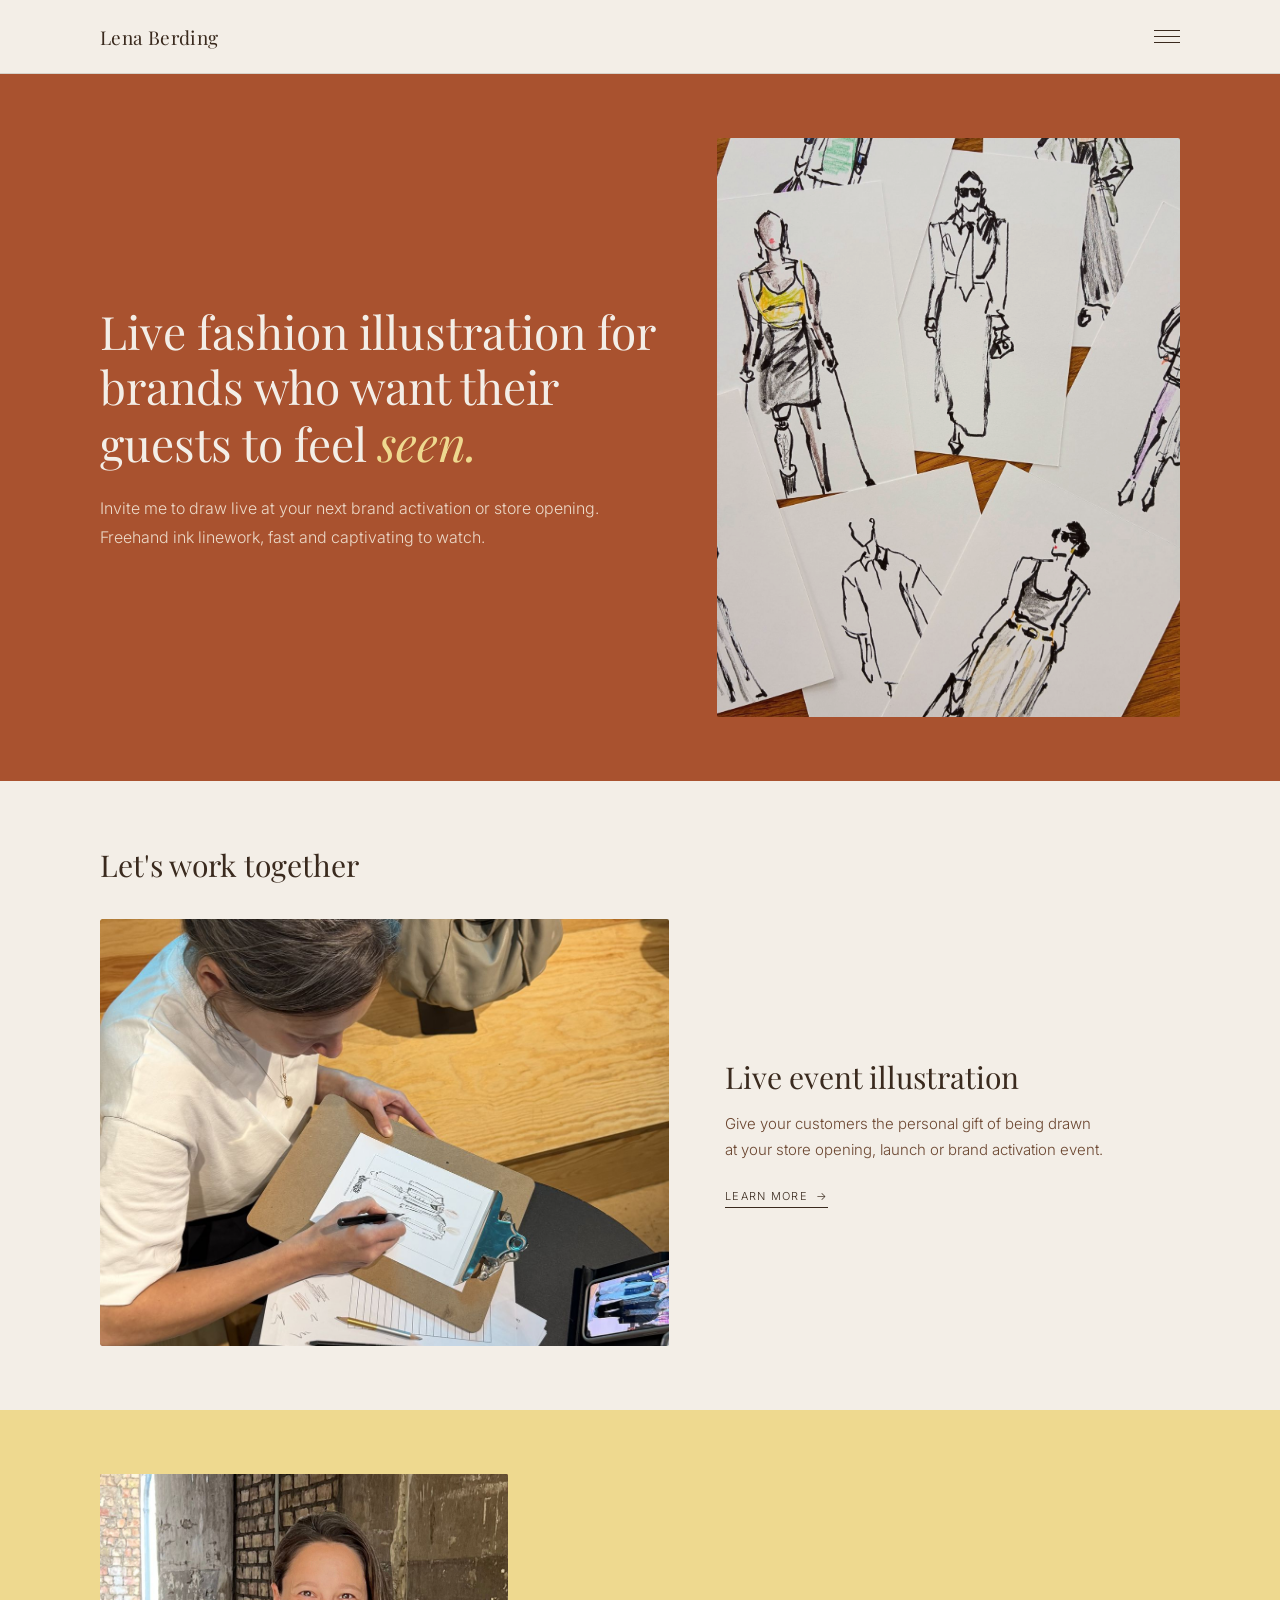
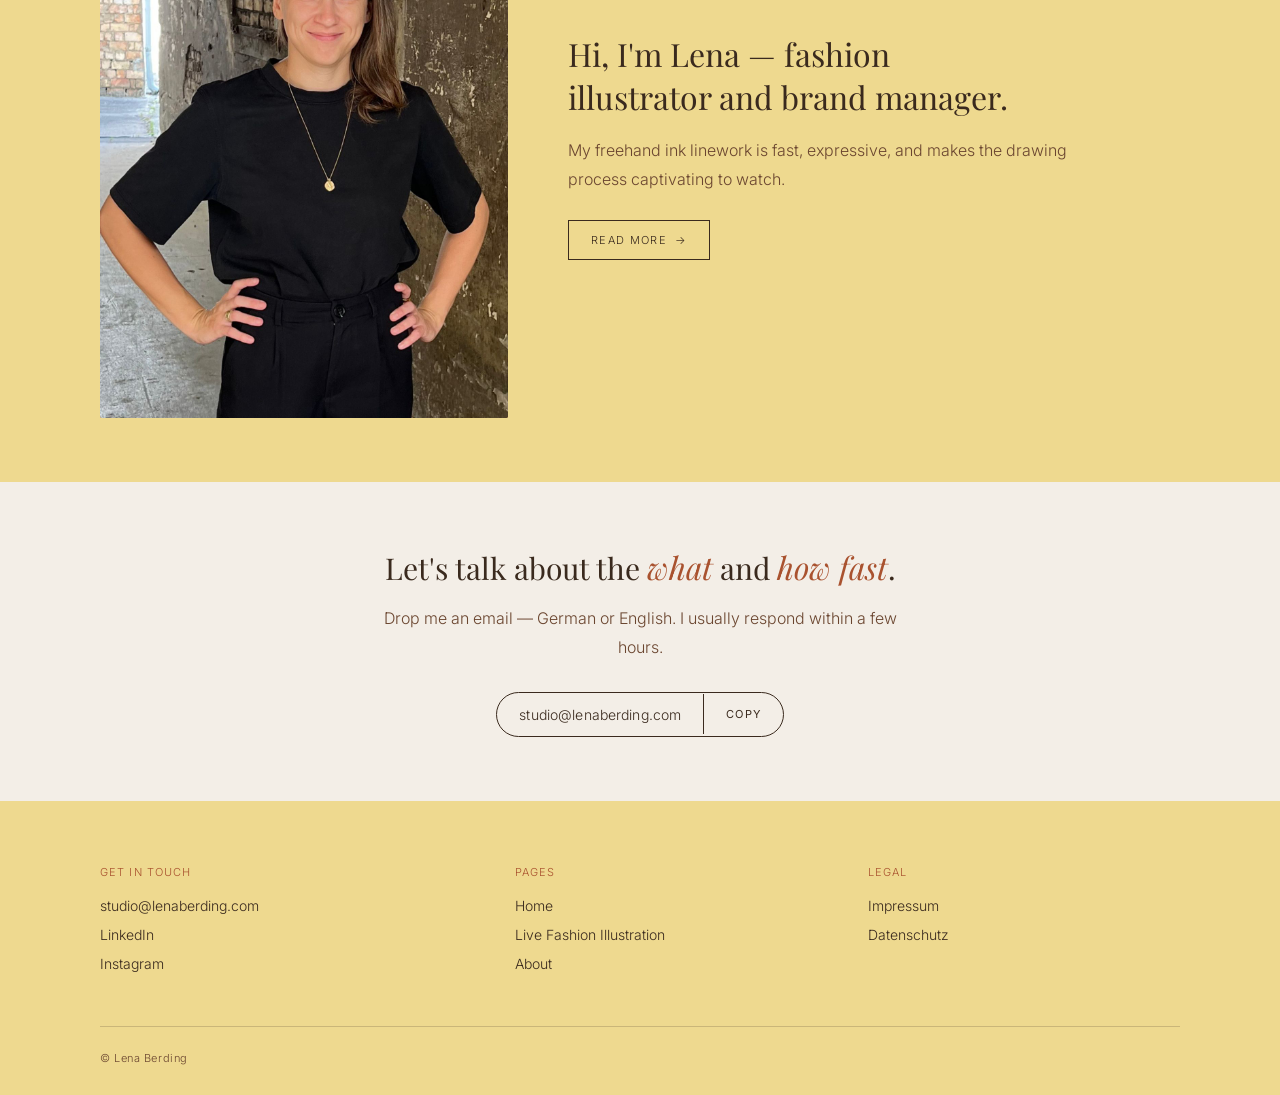
==== index.html @ ce324bce "Optimize live illustration page for 'live illustrator Berlin'" ====
<!DOCTYPE html>
<html lang="en">
<head>
<meta charset="UTF-8">
<meta name="viewport" content="width=device-width, initial-scale=1.0">

<!-- TEXT: Titel (erscheint im Browser-Tab & als Google-Ergebnis-Titel) -->
<title>Live Event Illustrator in Berlin | Lena Berding</title>
<!-- TEXT: Meta-Description (erscheint als Vorschautext bei Google) -->
<meta name="description" content="Berlin live event illustrator for brand activations, store openings and launches. Guests take home a personal ink sketch, drawn live. Available across Europe.">
<meta name="robots" content="index, follow">
<link rel="canonical" href="https://www.lenaberding.com/">
<meta name="theme-color" content="#A9522F">

<!-- Open Graph / Social-Media-Vorschau (Instagram, LinkedIn, WhatsApp …) -->
<meta property="og:type" content="website">
<meta property="og:site_name" content="Lena Berding">
<meta property="og:title" content="Live Event Illustrator in Berlin | Lena Berding">
<meta property="og:description" content="Berlin live event illustrator for brand activations, store openings and launches. Guests take home a personal ink sketch, drawn live. Available across Europe.">
<meta property="og:url" content="https://www.lenaberding.com/">
<meta property="og:image" content="https://www.lenaberding.com/images/live-fashion-illustration-hero.jpg">
<meta property="og:locale" content="en_US">
<meta name="twitter:card" content="summary_large_image">

<!-- Favicon -->
<link rel="icon" type="image/x-icon" href="favicon.ico">
<link rel="icon" type="image/png" sizes="32x32" href="favicon-32x32.png">
<link rel="icon" type="image/png" sizes="16x16" href="favicon-16x16.png">
<link rel="apple-touch-icon" sizes="180x180" href="apple-touch-icon.png">
<link rel="manifest" href="site.webmanifest">

<!-- Schriften werden selbst gehostet (fonts/-Ordner + @font-face in style.css) —
     kein Aufruf an Google-Server, daher kein Cookie-Banner dafür nötig. -->
<link rel="stylesheet" href="style.css?v=18">

<!-- Strukturierte Daten für Google & KI-Suchmaschinen -->
<script type="application/ld+json">
{
  "@context": "https://schema.org",
  "@type": "Person",
  "name": "Lena Berding",
  "jobTitle": "Live Event Illustrator",
  "url": "https://www.lenaberding.com/",
  "address": { "@type": "PostalAddress", "addressLocality": "Berlin", "addressCountry": "DE" },
  "workLocation": { "@type": "Place", "name": "Berlin" },
  "image": "https://www.lenaberding.com/images/fashion-illustrator-lena-berding-portrait.jpg",
  "email": "studio@lenaberding.com",
  "sameAs": [
    "https://www.linkedin.com/in/lenaberding/",
    "https://www.instagram.com/lenaberding"
  ],
  "knowsAbout": ["Fashion Illustration", "Live Illustration", "Live Event Illustration", "Editorial Illustration", "Brand Strategy"]
}
</script>
</head>
<body>

<!-- ======================================================
     HEADER — Logo (= Home-Button) + Hamburger-Menü
     ====================================================== -->
<header>
  <div class="headbar wrap">
    <a class="logo" href="index.html">Lena Berding</a>
    <button type="button" class="burger" id="burgerBtn" aria-label="Open menu" aria-expanded="false" aria-controls="overlay">
      <span></span><span></span><span></span>
    </button>
  </div>
</header>

<div class="overlay" id="overlay" role="dialog" aria-modal="true" aria-label="Menu">
  <button type="button" class="overlay-close" id="overlayClose" aria-label="Close menu">&times;</button>
  <nav class="overlay-links">
    <a href="index.html" aria-current="page">Home</a>
    <a href="live-fashion-illustration.html">Live Fashion Illustration</a>
    <a href="about.html">About</a>
  </nav>
  <div class="overlay-quick">
    <!-- TEXT/LINK: E-Mail-Adresse hier ändern -->
    <a data-email-user="studio" data-email-domain="lenaberding.com">Contact me</a>
    <!-- LINK: echte LinkedIn/Pinterest-URL eintragen -->
    <a href="https://www.linkedin.com/in/lenaberding/" target="_blank" rel="noopener">LinkedIn</a>
    <a href="https://www.instagram.com/lenaberding" target="_blank" rel="noopener">Instagram</a>
  </div>
</div>

<main>

  <section class="band-terracotta">
    <div class="wrap hero">
      <div>
        <!-- TEXT: Home-Hero-Überschrift -->
        <h1>Live fashion illustration for brands who want their guests to feel <span class="acc">seen.</span></h1>
        <!-- TEXT: Home-Hero-Untertext -->
        <p class="lead">Invite me to draw live at your next brand activation or store opening. Freehand ink linework, fast and captivating to watch.</p>
      </div>
      <!-- BILD AUSTAUSCHEN: images/live-fashion-illustration-hero.jpg (empfohlen ca. 900×1200px, Hochformat) -->
      <div class="hero-figure">
  <!-- VIDEO: videos/home-hero.mp4 — wird nur auf größeren Bildschirmen geladen (siehe script.js),
       auf dem Handy bleibt das Standbild (poster) stehen -->
  <video class="hero-video" muted loop playsinline preload="none" poster="images/live-fashion-illustration-hero.jpg" width="900" height="1200" data-src="videos/home-hero.mp4"></video>
</div>
    </div>
  </section>

  <section>
    <div class="wrap">
      <!-- TEXT: Zwischenüberschrift -->
      <h2 style="font-size:30px; max-width:520px;">Let's work together</h2>
      <div class="offers editorial solo">
        <a class="offer-card dark" href="live-fashion-illustration.html">
          <!-- TEXT: Karte 1 -->
          <h3>Live event illustration</h3>
          <p>Give your customers the personal gift of being drawn at your store opening, launch or brand activation event.</p>
          <span class="offer-cta">Learn more <span class="arrow">→</span></span>
          <!-- BILD AUSTAUSCHEN: images/live-event-illustrator-berlin-fashion-sketching.jpg (Ausschnitt über object-position steuern) -->
          <div class="offer-media">
            <img src="images/live-event-illustrator-berlin-fashion-sketching.jpg" alt="Lena Berding sketching a guest live at a vintage popup" width="1200" height="1600" loading="lazy" style="object-position:50% 45%;">
          </div>
        </a>
        <!-- KARTE 2: Live Personalization — AUSGEBLENDET, bis es einen echten Auftrag mit Fotos gibt.
             Zum Einblenden die beiden Zeilen "START" und "ENDE" löschen. -->
        <!-- START
        <a class="offer-card light" href="live-personalization.html">
          <h3>Live personalization &amp; commissions</h3>
          <p>Personalized products and packaging, illustrated in real time, plus custom artwork for brands.</p>
          <span class="offer-cta">Learn more <span class="arrow">→</span></span>
          <div class="offer-media">
            <img src="images/illustration-commissions.jpg" alt="Hand-drawn fish illustration printed on a custom coaster under a wine glass" width="1200" height="1600" loading="lazy" style="object-position:50% 62%;">
          </div>
        </a>
        ENDE -->
      </div>
    </div>
  </section>
  <section class="band-deep">
    <div class="wrap split">
      <!-- BILD AUSTAUSCHEN: images/fashion-illustrator-lena-berding-portrait.jpg (empfohlen ca. 900×1200px, Hochformat) -->
      <div class="portrait">
        <img src="images/fashion-illustrator-lena-berding-portrait.jpg" alt="Portrait of Lena Berding, fashion illustrator" width="900" height="1200" loading="lazy">
      </div>
      <div>
        <!-- TEXT: About-Teaser -->
        <h2 style="font-size:32px; max-width:440px;">Hi, I'm Lena — fashion illustrator and brand manager.</h2>
        <p class="lead" style="margin-top:18px;">My freehand ink linework is fast, expressive, and makes the drawing process captivating to watch.</p>
        <a class="offer-cta" href="about.html" style="margin-top:26px;">Read more <span class="arrow">→</span></a>
      </div>
    </div>
  </section>

  <!-- Kontakt-Section — E-Mail-Adresse unten bei "TEXT: E-Mail" ändern -->
  <section class="cta-section on-light">
    <div class="wrap">
      <h2>Let's talk about the <em class="acc" style="color:var(--terracotta);">what</em> and <em class="acc" style="color:var(--terracotta);">how fast</em>.</h2>
      <p class="lead">Drop me an email — German or English. I usually respond within a few hours.</p>
      <div class="email-pill">
        <!-- TEXT: E-Mail — an BEIDEN Stellen ändern (sichtbarer Text UND im onclick unten) -->
        <span class="email-text" data-email-user="studio" data-email-domain="lenaberding.com"></span>
        <button class="copy-btn" data-email-user="studio" data-email-domain="lenaberding.com"><span class="copy-label">Copy</span></button>
      </div>
    </div>
  </section>

</main>

<!-- ======================================================
     FOOTER
     ====================================================== -->
<footer>
  <div class="wrap">
    <div class="foot-top">
      <div>
        <div class="foot-col-title">Get in touch</div>
        <div class="foot-links">
          <a data-email-user="studio" data-email-domain="lenaberding.com"></a>
          <a href="https://www.linkedin.com/in/lenaberding/" target="_blank" rel="noopener">LinkedIn</a>
          <a href="https://www.instagram.com/lenaberding" target="_blank" rel="noopener">Instagram</a>
        </div>
      </div>
      <div>
        <div class="foot-col-title">Pages</div>
        <div class="foot-links">
          <a href="index.html">Home</a>
          <a href="live-fashion-illustration.html">Live Fashion Illustration</a>
          <a href="about.html">About</a>
        </div>
      </div>
      <div>
        <div class="foot-col-title">Legal</div>
        <div class="foot-links">
          <a href="impressum.html">Impressum</a>
          <a href="datenschutz.html">Datenschutz</a>
        </div>
      </div>
    </div>
    <div class="foot-bottom">
      <span>&copy; Lena Berding</span>
    </div>
  </div>
</footer>

<script src="script.js?v=7"></script>
</body>
</html>
---- style.css ----
/*
  Lena Berding — Website Stylesheet
  ----------------------------------
  Farben, Abstände und Layout werden hier gesteuert.
  Texte werden direkt in index.html geändert.
*/

/* ---------- Schriften (selbst gehostet, kein Google-Fonts-Aufruf) ----------
   Dateien liegen im fonts/-Ordner. Es sind "Variable Fonts": eine einzige
   Datei pro Schriftschnitt deckt automatisch alle Schriftstärken ab (deshalb
   nur 6 Dateien für 3 Schriftfamilien × normal/kursiv). Weil nichts mehr von
   fonts.googleapis.com/fonts.gstatic.com geladen wird, ist dafür auch kein
   Cookie-Banner nötig. Lizenz: SIL Open Font License, siehe fonts/OFL-*.txt. */
  @font-face {
    font-family: 'Inter';
    src: url('fonts/inter-normal.woff2') format('woff2');
    font-weight: 100 900;
    font-style: normal;
    font-display: swap;
  }
  @font-face {
    font-family: 'Inter';
    src: url('fonts/inter-italic.woff2') format('woff2');
    font-weight: 100 900;
    font-style: italic;
    font-display: swap;
  }
  @font-face {
    font-family: 'Playfair Display';
    src: url('fonts/playfair-display-normal.woff2') format('woff2');
    font-weight: 400 900;
    font-style: normal;
    font-display: swap;
  }
  @font-face {
    font-family: 'Playfair Display';
    src: url('fonts/playfair-display-italic.woff2') format('woff2');
    font-weight: 400 900;
    font-style: italic;
    font-display: swap;
  }
  @font-face {
    font-family: 'Cormorant Garamond';
    src: url('fonts/cormorant-garamond-normal.woff2') format('woff2');
    font-weight: 400 900;
    font-style: normal;
    font-display: swap;
  }
  @font-face {
    font-family: 'Cormorant Garamond';
    src: url('fonts/cormorant-garamond-italic.woff2') format('woff2');
    font-weight: 400 900;
    font-style: italic;
    font-display: swap;
  }

  :root{
    --terracotta: #A9522F;
    --terracotta-dark: #7A3A1F;
    --terracotta-deep: #5E2C16;
    --cream: #F3EEE7;
    --cream-2: #ECE4D8;
    --ink: #3A2A1E;
    --ink-soft: #6B4630;
    --gold: #EED98F; /* Buttergelb: Akzentfarbe auf Terracotta */
    --butter: #EED98F;
    --line: rgba(58,42,30,0.15);
  }
  * { box-sizing: border-box; margin:0; padding:0; }
  html { scroll-behavior: smooth; }
  body {
    font-family: 'Inter', sans-serif;
    color: var(--ink);
    background: var(--cream);
    font-weight: 300;
    -webkit-font-smoothing: antialiased;
  }
  h1,h2,h3 { font-family:'Playfair Display', serif; font-weight:400; }
  .acc { font-family:'Playfair Display', serif; font-style: italic; color: var(--gold); font-size: 1.05em; }
  a { color: inherit; text-decoration: none; }
  button { font-family: inherit; cursor: pointer; background:none; border:none; color:inherit; }
  .wrap { max-width: 1160px; margin: 0 auto; padding: 0 40px; }
  @media (max-width: 700px){ .wrap{ padding: 0 22px; } }

  /* ---------- header ---------- */
  header {
    position: sticky; top:0; z-index: 60;
    background: var(--cream); border-bottom: 1px solid var(--line);
  }
  .headbar {
    display:flex; align-items:center; justify-content:space-between;
    padding: 22px 40px;
  }
  @media (max-width: 700px){ .headbar{ padding: 18px 22px; } }
  .logo {
    font-family:'Playfair Display', serif; font-size:19px; letter-spacing:0.02em;
    cursor: pointer; border: none; background: none; color: var(--ink);
  }
  .burger {
    display:flex; flex-direction:column; gap:5px; width: 26px; cursor:pointer;
    background:none; border:0; padding:8px 0; box-sizing:content-box;
  }
  .overlay-close { background:none; border:0; cursor:pointer; padding:4px; }
  .burger:focus-visible, .overlay-close:focus-visible,
  .overlay a:focus-visible, .faq-q:focus-visible { outline: 2px solid var(--gold); outline-offset: 4px; }
  .burger span { display:block; height:1px; background: var(--ink); width:100%; transition: transform .2s, opacity .2s; }

  /* ---------- overlay menu ---------- */
  .overlay {
    position: fixed; inset:0; background: var(--terracotta-deep); color: var(--cream);
    z-index: 100; display:flex; flex-direction:column; justify-content:center;
    padding: 60px; opacity:0; visibility:hidden; transform: translateY(-8px);
    transition: opacity .28s ease, transform .28s ease, visibility .28s;
  }
  .overlay.open { opacity:1; visibility:visible; transform: translateY(0); }
  .overlay-close {
    position:absolute; top: 26px; right: 34px; font-size: 26px; color: var(--cream); line-height:1;
  }
  @media (max-width:700px){ .overlay{ padding: 36px 26px; } .overlay-close{ top:20px; right:22px; } }
  .overlay-links { display:flex; flex-direction:column; gap: 16px; }
  .overlay-links a {
    font-family:'Playfair Display', serif; font-size: 44px; color: var(--cream);
    transition: color .2s;
  }
  .overlay-links a:hover { color: var(--gold); }
  .overlay-links a[aria-current="page"] { color: var(--gold); }
  @media (max-width:700px){ .overlay-links a{ font-size:30px; } }
  .overlay-quick {
    display:flex; gap: 26px; margin-top: 54px; padding-top: 28px; border-top: 1px solid rgba(243,238,231,0.25);
  }
  .overlay-quick a {
    font-size: 12px; letter-spacing: 0.1em; text-transform: uppercase; color: var(--gold);
  }
  .overlay-quick a:hover { color: var(--cream); }

  /* ---------- generic ---------- */
  section { padding: 64px 0; }
  @media (max-width:700px){ section { padding: 48px 0; } }
  .band-terracotta { background: var(--terracotta); color: var(--cream); }
  .band-deep { background: var(--terracotta-deep); color: var(--cream); }
  p.lead { font-size: 16px; line-height: 1.8; color: var(--ink-soft); max-width: 520px; }
  .band-terracotta p.lead, .band-deep p.lead { color: #ecd9c8; }
  .sketch svg { width:100%; height:100%; display:block; }
  .sketch { stroke: currentColor; }

  /* ---------- home hero ---------- */
  .hero {
    display:grid; grid-template-columns: 1.1fr 0.9fr; align-items:center; gap: 50px;
    min-height: 460px;
  }
  @media (max-width:900px){ .hero{ grid-template-columns:1fr; min-height:auto; } }
  .hero h1 { font-size: 46px; line-height: 1.2; max-width: 600px; }
  @media (max-width:600px){ .hero h1{ font-size:32px; } }
  .hero p.lead { margin-top: 22px; }
.hero-figure { color: var(--gold); opacity:0.9; aspect-ratio: 4/5; }
  /* ---------- offer cards ---------- */
  .offers { display:grid; grid-template-columns: 1fr 1fr; gap: 20px; margin-top: 34px; }
  @media (max-width:780px){ .offers{ grid-template-columns:1fr; } }
  .offer-card {
    padding: 42px 40px; border-radius: 2px; transition: transform .2s ease, box-shadow .2s ease;
  }
  .offer-card:hover { transform: translateY(-4px); box-shadow: 0 16px 34px rgba(58,42,30,0.14); }
  .offer-card.dark { background: var(--terracotta-deep); color: var(--cream); }
  .offer-card.light { background: var(--cream-2); color: var(--ink); }
  .offer-card h3 { font-size: 25px; margin-bottom: 14px; }
  .offer-card p { font-size:14px; line-height:1.75; margin-bottom: 26px; max-width: 380px; }
  .offer-card.dark p { color: #ecd9c8; }
  .offer-card.light p { color: var(--ink-soft); }
  .offer-cta {
    display:inline-flex; align-items:center; gap: 8px; font-size:11px; letter-spacing:0.12em; text-transform:uppercase;
    padding: 12px 22px; border: 1px solid currentColor; transition: background .2s ease, color .2s ease;
  }
  .offer-card.dark .offer-cta:hover { background: var(--cream); color: var(--terracotta-deep); }
  .offer-card.light .offer-cta:hover { background: var(--terracotta); color: var(--cream); border-color: var(--terracotta); }
  .offer-cta .arrow { transition: transform .2s ease; }
  .offer-cta:hover .arrow { transform: translateX(4px); }

  /* ---------- split (about teaser) ---------- */
  .split { display:grid; grid-template-columns: 0.8fr 1.2fr; gap: 60px; align-items:center; }
  @media (max-width:860px){ .split{ grid-template-columns:1fr; } }
  .portrait {
    aspect-ratio: 3/4; background: var(--terracotta-dark); border-radius: 2px;
    display:flex; align-items:center; justify-content:center; color: var(--gold);
  }
  .imgblock {
    aspect-ratio: 4/5; background: var(--cream-2); border-radius: 2px;
    display:flex; align-items:center; justify-content:center; color: var(--terracotta);
  }
  .band-terracotta .imgblock, .band-deep .imgblock { background: rgba(243,238,231,0.08); color: var(--gold); }

  /* ---------- contact / CTA section ---------- */
  .cta-section { text-align:center; }
  .cta-section h2 { font-size: 30px; max-width: 560px; margin: 0 auto; }
  .cta-section p.lead { margin: 16px auto 0; text-align:center; }
  .email-pill {
    display:inline-flex; align-items:center; margin-top: 30px; border: 1px solid currentColor;
    border-radius: 999px; overflow:hidden;
  }
  .email-pill .email-text { padding: 13px 22px; font-size: 14px; letter-spacing:0.01em; }
  .email-pill .copy-btn {
    padding: 13px 22px; font-size: 11px; letter-spacing:0.1em; text-transform:uppercase;
    border-left: 1px solid currentColor; transition: background .2s ease, color .2s ease;
    display:flex; align-items:center; gap:6px;
  }
  .cta-section.on-light .email-pill { color: var(--ink); }
  .cta-section.on-light .copy-btn:hover { background: var(--ink); color: var(--cream); }
  .cta-section.on-dark .email-pill { color: var(--cream); }
  .cta-section.on-dark .copy-btn:hover { background: var(--cream); color: var(--terracotta-deep); }

  /* ---------- process steps ---------- */
  .steps { display:grid; grid-template-columns: repeat(3,1fr); gap: 46px; margin-top: 32px; }
  @media (max-width:820px){ .steps{ grid-template-columns:1fr; } }
  .step .stepnum { font-family:'Cormorant Garamond', serif; font-style:italic; font-size:40px; color: var(--terracotta); margin-bottom: 14px; }
  .step h3 { font-size: 20px; margin-bottom: 10px; }
  .step p { font-size: 13.5px; line-height:1.75; color: var(--ink-soft); }

  /* ---------- magic section ---------- */
  .magic { display:grid; grid-template-columns: 1fr 1fr; gap: 60px; align-items:center; }
  @media (max-width:860px){ .magic{ grid-template-columns:1fr; } }
  .magic h2 { font-size: 30px; margin-bottom: 18px; }

  /* ---------- quote section ---------- */
  .quote-section { text-align:center; padding: 0; }
  .quote-section > :first-child { margin-top: 0; }
  .quote-section blockquote {
    font-family:'Playfair Display', serif; font-style: italic; font-size: 32px; line-height:1.4;
    max-width: 640px; margin: 0 auto 40px;
  }
  @media (max-width:600px){ .quote-section blockquote{ font-size:24px; } }
  .quote-image {
    max-width: 520px; margin: 0 auto; aspect-ratio: 16/9; background: rgba(243,238,231,0.08);
    display:flex; align-items:center; justify-content:center; color: var(--gold); border-radius: 2px;
  }

  /* ---------- photo strip (Reihe aus mehreren Fotos, z. B. unter dem Zitat) ----------
     Randlose Reihe: alle Fotos haben dieselbe Höhe, ihre Breite richtet sich nach dem
     eigenen Seitenverhältnis. Läuft absichtlich über die volle Bildschirmbreite
     (deshalb außerhalb von .wrap platziert, siehe HTML).

     Ab 640px Breite (Desktop/Tablet): Flexbox streckt/staucht die Fotos minimal, so
     dass die Reihe exakt die volle Breite ausfüllt, egal wie viele Fotos oder welches
     Format — kein Zuschneiden von Hand nötig.

     Unter 640px (Handy): die Reihe bleibt eine Reihe und wird stattdessen waagerecht
     weggewischt (Scroll-Snap) — so verhindert, dass die Fotos auf kleinen Screens
     untereinander erscheinen. */
  .photo-strip {
    display:flex; height: 320px; gap: 5px; margin-top: 34px;
  }
  .photo-strip img {
    height:100%; width:auto; flex:1 1 auto; min-width:0; object-fit:cover; display:block;
  }
  @media (max-width:900px){ .photo-strip{ height: 240px; } }
  @media (max-width:640px){
    .photo-strip {
      height: 200px; margin-top: 34px; gap: 6px;
      overflow-x: auto; -webkit-overflow-scrolling: touch; scroll-snap-type: x mandatory;
      padding: 0 22px;
    }
    .photo-strip img { flex: 0 0 auto; scroll-snap-align: start; }
  }

  /* ---------- faq ---------- */
  .faq-list { margin-top: 20px; }
  .faq-item { border-top: 1px solid rgba(243,238,231,0.25); padding: 26px 0; }
  .faq-item:last-child { border-bottom: 1px solid rgba(243,238,231,0.25); }
  .faq-q { display:flex; justify-content:space-between; align-items:center; gap:16px; font-size:15px; font-family:'Playfair Display',serif; color: var(--cream); cursor:pointer; list-style:none; }
  .faq-q::-webkit-details-marker { display:none; }
  .faq-q .plus { font-family:'Inter',sans-serif; font-size: 20px; color: var(--gold); transition: transform .2s; }
  .faq-item[open] .plus { transform: rotate(45deg); }
  .faq-a { padding-top: 14px; font-size:13.5px; line-height:1.8; color: #f2e6d9; max-width: 620px; }
  .faq-a ul { margin-top: 8px; padding-left: 20px; }
  .faq-a li { margin-bottom: 4px; }

  /* ---------- masonry gallery (Serien-Übersicht, z.B. editorial-illustration.html) ----------
     Bilder ordnen sich automatisch in gleich breite Spalten ein, unabhängig vom
     Seitenverhältnis (Hochformat, Querformat, quadratisch) — kein manuelles
     Zuschneiden nötig. Die Spalten selbst (.masonry-col) werden von script.js
     zur Laufzeit erzeugt und befüllt (siehe initMasonry dort); das sorgt dafür,
     dass immer alle Spalten über die volle Breite genutzt werden, auch bei nur
     wenigen bzw. sehr unterschiedlich hohen Bildern.
     Jede Kachel verlinkt auf eine eigene Serien-Detailseite (siehe series-*.html). */
  .masonry { margin-top: 50px; display:flex; align-items:flex-start; gap: 28px; }
  @media (max-width: 900px){ .masonry{ gap: 20px; } }
  .masonry-col { display:flex; flex-direction:column; gap: 28px; flex: 1 1 0; min-width: 0; }
  @media (max-width: 900px){ .masonry-col{ gap: 20px; } }
  .masonry-item {
    display:block; position: relative; border-radius: 2px; overflow:hidden; background: var(--cream-2);
  }
  .masonry-item img { width:100%; height:auto; display:block; transition: transform .5s ease; }
.masonry-item video { width:100%; height:auto; display:block; }
  .masonry-item:hover img, .masonry-item:focus-visible img { transform: scale(1.045); }
  .masonry-overlay {
    position:absolute; inset:0; display:flex; align-items:center; justify-content:center;
    text-align:center; padding: 22px; background: rgba(58,42,30,0.45);
    opacity:0; transition: opacity .3s ease;
  }
  .masonry-item:hover .masonry-overlay,
  .masonry-item:focus-visible .masonry-overlay { opacity:1; }
  .masonry-title {
    font-family:'Playfair Display', serif; font-style: italic; font-size: 20px; color: var(--cream);
  }
  .masonry-item:focus-visible { outline: 2px solid var(--gold); outline-offset: 3px; }

  /* ---------- Serien-Detailseite (series-*.html): Titel + Beschreibung oben,
     darunter die volle Galerie dieser Serie — gleiche Masonry-Logik, ohne Link/Overlay. ---------- */
  .series-back { display:inline-block; margin-bottom: 26px; font-size: 13px; letter-spacing:0.04em; color: var(--ink-soft); }
  .series-back:hover { color: var(--terracotta); }
  .series-head h1 { font-size: 38px; max-width: 700px; }
  @media (max-width:600px){ .series-head h1{ font-size:28px; } }
  .series-head p.lead { margin-top: 18px; max-width: 640px; }
  .series-gallery { margin-top: 10px; }
  .series-gallery .masonry-item { cursor: default; }
  .series-gallery .masonry-item img { transition: none; }

  /* ---------- about ---------- */
  .credits { margin-top: 34px; padding-top: 20px; padding-bottom: 20px; display:flex; flex-wrap:wrap; gap: 10px 28px; }
  .credits a { font-size:11px; letter-spacing:0.08em; text-transform:uppercase; color: var(--ink-soft); opacity:0.75; border-bottom: 1px solid transparent; }
  .credits a:hover { opacity:1; border-color: var(--ink-soft); }

  /* ---------- legal ---------- */
  .legal h1 { margin-bottom: 30px; }
.legal h2 { font-size: 30px; margin-bottom: 26px; }
.legal h3 { font-size: 16px; margin: 26px 0 8px; }
.legal p { font-size: 13.5px; line-height: 1.9; color: var(--ink-soft); max-width: 640px; }

.legal ul,
.legal ol {
  font-size: 13.5px;
  line-height: 1.9;
  color: var(--ink-soft);
  max-width: 640px;
  margin: 0 0 16px;
  padding-left: 20px;
}

.legal li {
  margin-bottom: 8px;
}

  /* ---------- footer ---------- */
  footer { background: var(--terracotta-deep); color: var(--cream); padding: 64px 0 30px; }
  .foot-top { display:grid; grid-template-columns: 1.2fr 1fr 1fr; gap: 40px; }
  @media (max-width:700px){ .foot-top{ grid-template-columns:1fr; gap: 34px; } }
  .foot-col-title { font-size: 11px; letter-spacing:0.1em; text-transform:uppercase; color: var(--gold); margin-bottom: 18px; }
  .foot-links { display:flex; flex-direction:column; gap: 12px; font-size: 14px; }
  .foot-links a { color: #ecd9c8; }
  .foot-links a:hover { color: var(--cream); }
  .foot-bottom {
    margin-top: 54px; padding-top: 24px; border-top: 1px solid rgba(243,238,231,0.2);
    display:flex; flex-wrap:wrap; justify-content:space-between; gap:14px;
    font-size: 11px; letter-spacing:0.05em; color: #d9bfa8;
  }


/* ---------- Bilder ----------
   Alle Bild-Container (Hero, Portrait, Galerie, Zitat-Bild) skalieren
   das eingesetzte <img> automatisch passend zu, egal welches Seitenverhältnis
   das Originalfoto hat. */
.hero-figure img,
.hero-figure video,
.portrait img,
.imgblock img,
.quote-image img,
.drawing-img img {
  width: 100%;
  height: 100%;
  object-fit: cover;
  display: block;
  border-radius: 2px;
}

/* ---------- Teaser-Karten mit Bild (Startseite, "Let's work together") ----------
   Das Bild sitzt unter dem Button und läuft bis an den Kartenrand.
   Bildausschnitt anpassen: object-position im style-Attribut des <img> ändern
   (z. B. "50% 30%" = mittig, eher oben). */
.offer-card { display:flex; flex-direction:column; overflow:hidden; }
.offer-card .offer-cta { align-self:flex-start; }
/* Die ganze Karte ist klickbar, daher reagiert der Button auf Hover über der Karte */
.offer-card.dark:hover .offer-cta { background: var(--cream); color: var(--terracotta-deep); }
.offer-card.light:hover .offer-cta { background: var(--terracotta); color: var(--cream); border-color: var(--terracotta); }
.offer-card:hover .offer-cta .arrow { transform: translateX(4px); }
.offer-media {
  margin: 34px -40px -42px; aspect-ratio: 2 / 1; overflow:hidden;
}
.offer-media img { width:100%; height:100%; object-fit:cover; display:block; transition: transform .5s ease; }
.offer-card:hover .offer-media img { transform: scale(1.03); }
@media (max-width:700px){
  .offer-card { padding: 34px 26px; }
  .offer-media { margin: 28px -26px -34px; aspect-ratio: 3 / 2; }
}

/* ---------- Hero-Collage (2×2 Fotos im Hero, z. B. Live-Seite) ---------- */
.hero-grid {
  display:grid; grid-template-columns: 1fr 1fr; grid-template-rows: 1fr 1fr; gap: 0; aspect-ratio: 4/5; overflow:hidden;
}
.hero-grid img { width:100%; height:100%; object-fit:cover; display:block; min-height:0; }

/* ---------- Projekt-Section: Titel + Text, darunter eine freie Collage ----------
   COLLAGE — Bilder ordnen sich automatisch in Reihen gleicher Höhe an, die die
   volle Breite füllen (wie in einem Fotoalbum). Funktioniert mit 3 genauso wie
   mit 10 Bildern, auf dem Handy werden die Reihen kürzer und die Bilder größer.
   Pro Bild:  style="--r:0.75"  = Seitenverhältnis Breite/Höhe
              (Hochformat 3:4 = 0.75, Querformat 4:3 = 1.33, Handy-Screenshot = 0.46)
   class="tilt" bzw. "tilt tilt-left" = Bild leicht schräg mit Schatten, als Akzent
   (gut für Screenshots von Instagram & Co.).
   Zum Hinzufügen: eine komplette <figure>-Zeile kopieren und Dateinamen ändern. */
.project-head { max-width: 680px; }
.project-head h2 { font-size: 30px; line-height:1.25; }
.project-head .project-meta {
  font-size: 11px; letter-spacing: 0.12em; text-transform: uppercase; color: var(--terracotta);
  margin-bottom: 14px;
}
.project-head p.lead { margin-top: 16px; max-width: 620px; }
@media (max-width:600px){ .project-head h2{ font-size:25px; } }

.collage {
  --h: 320px;
  display:flex; flex-wrap:wrap; gap: 4px; margin-top: 32px; align-items:center; justify-content:center;
}
.collage figure {
  margin:0; flex: calc(var(--r) * 100) 1 calc(var(--r) * var(--h));
  aspect-ratio: var(--r); max-width: calc(var(--r) * var(--h) * 1.2);
  overflow:hidden; border-radius: 2px; background: var(--cream-2);
}
.collage img { width:100%; height:100%; object-fit:cover; display:block; }
.collage figure.tilt {
  flex-grow: 0; overflow:visible; background:none; position:relative; z-index:1;
  transform: rotate(4deg) translateY(10px); margin: 0 6px;
}
.collage figure.tilt.tilt-left { transform: rotate(-5deg) translateY(-6px); }
.collage figure.tilt img { border-radius: 10px; box-shadow: 0 14px 30px rgba(58,42,30,0.28); }
.collage.compact { --h: 240px; } /* etwas niedrigere Reihen, z. B. damit 4 Bilder in eine Reihe passen */
@media (max-width:900px){ .collage, .collage.compact{ --h: 220px; } }
@media (max-width:600px){
  .collage, .collage.compact { --h: 190px; gap: 4px; margin-top: 24px; }
  .collage figure.tilt { transform: rotate(3deg); margin: 6px 4px; flex-basis: calc(var(--r) * var(--h) * 0.8); }
  .collage figure.tilt.tilt-left { transform: rotate(-3deg); }
}

/* ---------- Teaser im Magazin-Stil (Startseite): keine Kästen, Bild oben, Text darunter ---------- */
.offers.editorial { gap: 40px; }
.offers.editorial .offer-card { background: none; color: var(--ink); padding: 0; }
.offers.editorial .offer-card:hover { transform:none; box-shadow:none; }
.offers.editorial .offer-card p { color: var(--ink-soft); }
.offers.editorial .offer-media { order: -1; margin: 0 0 26px; aspect-ratio: 4 / 3; border-radius: 2px; }
.offers.editorial .offer-cta { padding: 0 0 4px; border: none; border-bottom: 1px solid currentColor; }
.offers.editorial .offer-card:hover .offer-cta { background:none; color: var(--terracotta); border-color: var(--terracotta); }

/* Nur ein Angebot (Klasse "solo" am .offers-Container): Bild links, Text rechts.
   Bei zwei Angeboten "solo" wieder entfernen. Auf dem Handy wie gewohnt untereinander. */
.offers.solo { grid-template-columns: 1fr; }
@media (min-width:781px){
  .offers.solo .offer-card {
    display:grid; grid-template-columns: 1.25fr 1fr; grid-template-rows: 1fr auto auto auto 1fr;
    column-gap: 56px;
  }
  .offers.solo .offer-media { grid-column: 1; grid-row: 1 / -1; margin: 0; }
  .offers.solo .offer-card h3 { grid-column: 2; grid-row: 2; font-size: 30px; }
  .offers.solo .offer-card p { grid-column: 2; grid-row: 3; font-size: 15px; }
  .offers.solo .offer-cta { grid-column: 2; grid-row: 4; justify-self: start; }
}

/* ---------- Hero-CTA (Live-Seite): "Enquire →" + E-Mail-Pill ---------- */
.hero-cta { margin-top: 30px; display:flex; flex-wrap:wrap; align-items:center; gap: 14px 18px; }
.hero-cta-label { font-weight: 700; font-size: 21px; letter-spacing: 0.02em; display:inline-flex; align-items:center; gap: 10px; }
.hero-cta-label .arrow { font-size: 24px; line-height: 1; }
.hero .email-pill { margin-top: 0; color: var(--cream); }
.hero .copy-btn:hover { background: var(--cream); color: var(--terracotta-deep); }
@media (max-width:600px){ .hero-cta { flex-direction:column; align-items:center; gap: 12px; margin-top: 36px; } .hero-cta-label .arrow { transform: rotate(90deg); } .hero .email-pill .email-text, .hero .email-pill .copy-btn { padding: 12px 16px; } .hero .email-pill .email-text { font-size: 13px; } }
@media (max-width:600px){ .hero-center-mobile > div:first-child { text-align:center; } .hero-center-mobile h1, .hero-center-mobile p.lead { margin-left:auto; margin-right:auto; } }

/* ---------- Buttergelb statt Dunkelbraun ----------
   Flächen (About-Teaser, Fotoreihe/FAQ, Kontakt auf About, Footer) sind buttergelb
   mit dunkler Schrift. Dazu taucht Buttergelb als Akzent auf Terracotta wieder auf
   (Hero-Kursivwörter, Menü, Copy-Button-Hover, Textmarkierung). */
.band-deep, footer { background: var(--butter); color: var(--ink); }
.band-deep p.lead { color: var(--ink-soft); }
.band-deep .offer-cta { color: var(--ink); border-color: var(--ink); }
.band-deep .offer-cta:hover { background: var(--ink); color: var(--butter); }
.faq-item { border-top-color: rgba(58,42,30,0.22); }
.faq-item:last-child { border-bottom-color: rgba(58,42,30,0.22); }
.faq-q { color: var(--ink); }
.faq-q .plus { color: var(--terracotta); }
.faq-a { color: var(--ink-soft); }
.cta-section.on-dark .email-pill { color: var(--ink); }
.cta-section.on-dark .copy-btn:hover { background: var(--ink); color: var(--butter); }
.foot-col-title { color: var(--terracotta); }
.foot-links a { color: var(--ink); }
.foot-links a:hover { color: var(--terracotta); }
.foot-bottom { border-top-color: rgba(58,42,30,0.2); color: var(--ink-soft); }
.overlay { background: var(--terracotta); }
.hero .copy-btn:hover, .band-terracotta .copy-btn:hover { background: var(--butter); color: var(--ink); border-color: var(--butter); }
::selection { background: var(--butter); color: var(--ink); }
/* Auf gelben Flächen (FAQ, Footer) wäre die gelbe Markierung unsichtbar, daher dort dunkel */
.band-deep ::selection, footer ::selection { background: var(--ink); color: var(--butter); }

/* ---------- about: collage ---------- */
.about-story { display: flex; flex-direction: column; gap: 48px; }
.about-story-text .lead { max-width: 640px !important; }
.about-collage { position: relative; width: 100%; max-width: 860px; aspect-ratio: 3.2 / 1; margin-left: -1%; }
.clip { position: absolute; margin: 0; background: #fff; padding: 6px; box-shadow: 0 1px 2px rgba(58,42,30,0.12), 0 8px 22px rgba(58,42,30,0.14); }
.clip img { display: block; width: 100%; height: auto; }
.clip.tape::before { content: ""; position: absolute; top: -9px; left: 50%; width: 56px; height: 18px; transform: translateX(-50%) rotate(-4deg); background: rgba(238,217,143,0.75); box-shadow: 0 1px 2px rgba(58,42,30,0.08); }
.c1 { left: 3%;  top: 8%;  width: 21%; transform: rotate(-3deg); z-index: 2; }
.c2 { left: 25%; top: 0;   width: 22%; transform: rotate(3deg);  z-index: 3; }
.c3 { left: 49%; top: 6%;  width: 20%; transform: rotate(-2deg); z-index: 1; }
.c4 { left: 68%; top: 18%; width: 29%; transform: rotate(3deg);  z-index: 4; }
@media (max-width: 700px) {
  .about-story { gap: 40px; }
  .about-collage { aspect-ratio: 1 / 1.1; max-width: 340px; margin: 0 auto; }
  .c1 { left: 0;   top: 3%;  width: 40%; transform: rotate(-3deg); }
  .c2 { left: 46%; top: 0;   width: 46%; transform: rotate(4deg); }
  .c3 { left: 6%;  top: 44%; width: 38%; transform: rotate(2deg); }
  .c4 { left: 42%; top: 58%; width: 54%; transform: rotate(-3deg); }
}
@media (max-width: 600px) { .clip { padding: 4px; } .clip.tape::before { width: 40px; height: 13px; top: -7px; } }
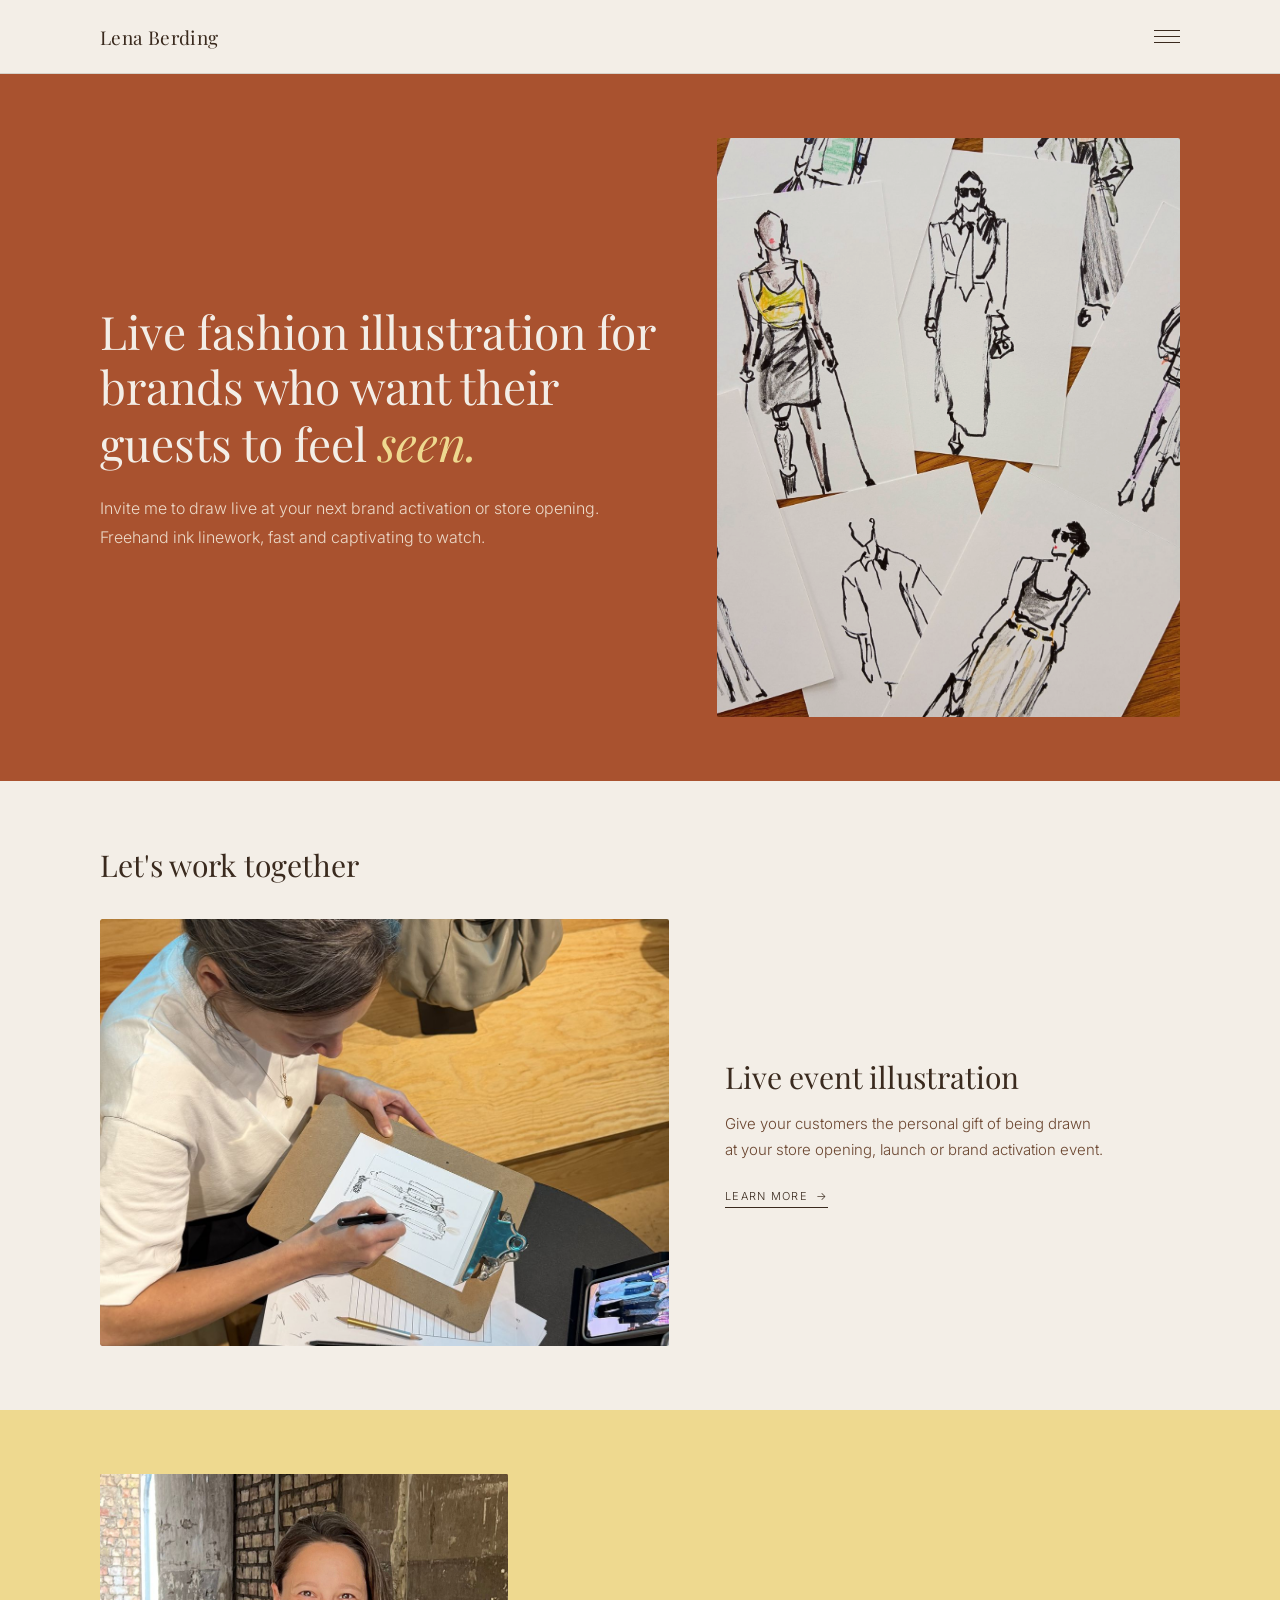
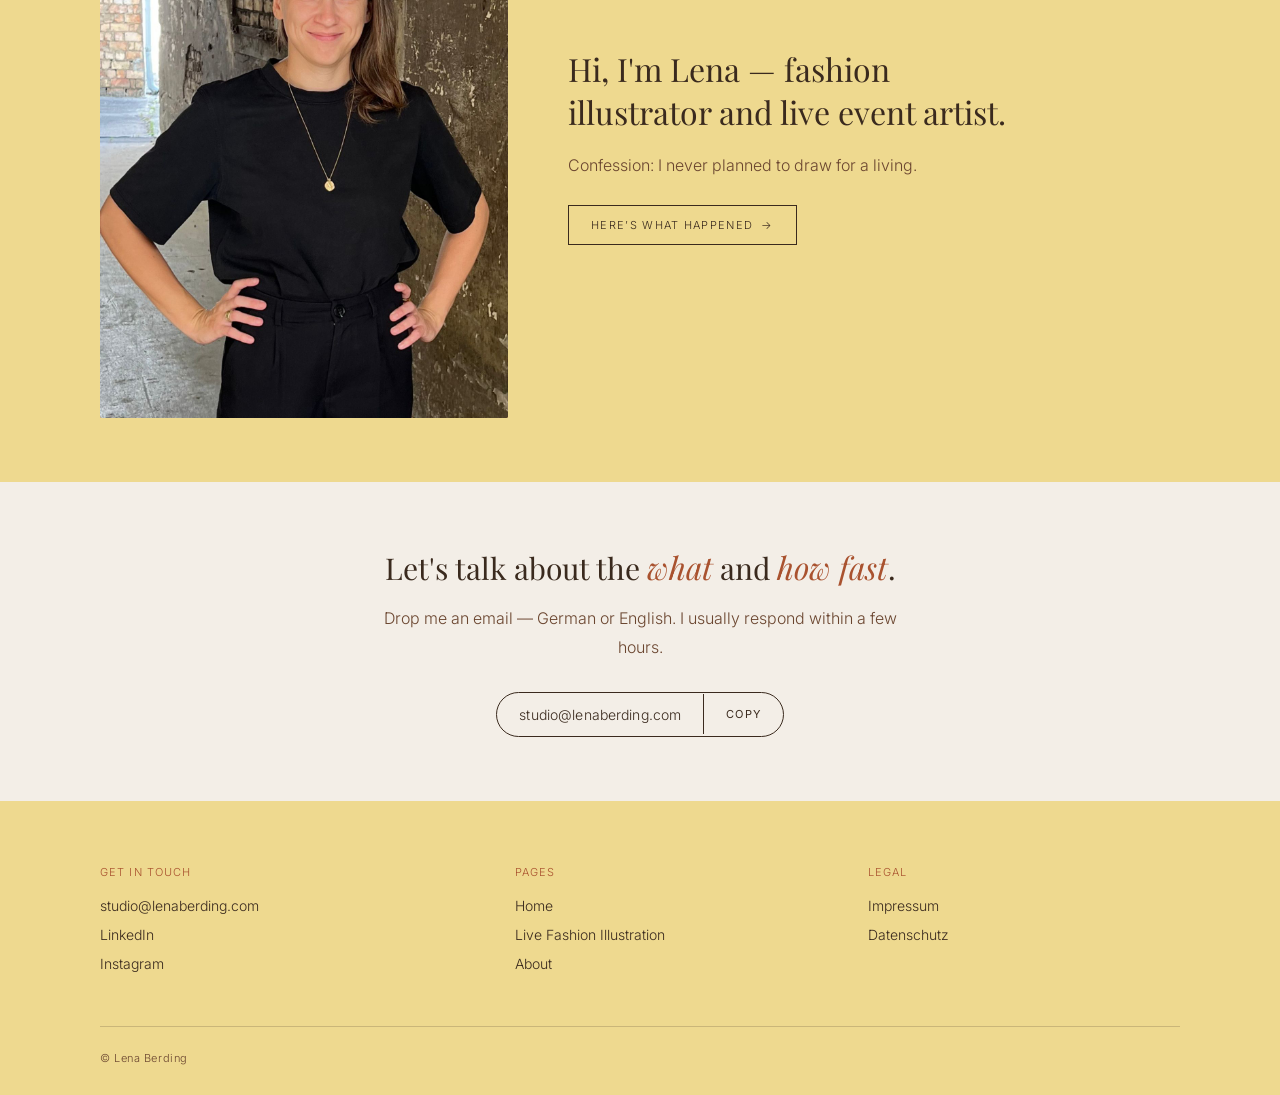
==== commit 039c172e: "Unify role as fashion illustrator & live event artist, new About teaser" ====
--- a/index.html
+++ b/index.html
@@ -31,7 +31,7 @@
 
 <!-- Schriften werden selbst gehostet (fonts/-Ordner + @font-face in style.css) —
      kein Aufruf an Google-Server, daher kein Cookie-Banner dafür nötig. -->
-<link rel="stylesheet" href="style.css?v=18">
+<link rel="stylesheet" href="style.css?v=19">
 
 <!-- Strukturierte Daten für Google & KI-Suchmaschinen -->
 <script type="application/ld+json">
@@ -39,7 +39,7 @@
   "@context": "https://schema.org",
   "@type": "Person",
   "name": "Lena Berding",
-  "jobTitle": "Live Event Illustrator",
+  "jobTitle": "Fashion Illustrator & Live Event Artist",
   "url": "https://www.lenaberding.com/",
   "address": { "@type": "PostalAddress", "addressLocality": "Berlin", "addressCountry": "DE" },
   "workLocation": { "@type": "Place", "name": "Berlin" },
@@ -136,13 +136,13 @@
     <div class="wrap split">
       <!-- BILD AUSTAUSCHEN: images/fashion-illustrator-lena-berding-portrait.jpg (empfohlen ca. 900×1200px, Hochformat) -->
       <div class="portrait">
-        <img src="images/fashion-illustrator-lena-berding-portrait.jpg" alt="Portrait of Lena Berding, fashion illustrator" width="900" height="1200" loading="lazy">
+        <img src="images/fashion-illustrator-lena-berding-portrait.jpg" alt="Portrait of Lena Berding, fashion illustrator and live event artist" width="900" height="1200" loading="lazy">
       </div>
       <div>
         <!-- TEXT: About-Teaser -->
-        <h2 style="font-size:32px; max-width:440px;">Hi, I'm Lena — fashion illustrator and brand manager.</h2>
-        <p class="lead" style="margin-top:18px;">My freehand ink linework is fast, expressive, and makes the drawing process captivating to watch.</p>
-        <a class="offer-cta" href="about.html" style="margin-top:26px;">Read more <span class="arrow">→</span></a>
+        <h2 style="font-size:32px; max-width:440px;">Hi, I'm Lena — fashion illustrator and live event artist.</h2>
+        <p class="lead" style="margin-top:18px;">Confession: I never planned to draw for a living.</p>
+        <a class="offer-cta" href="about.html" style="margin-top:26px;">Here’s what happened <span class="arrow">→</span></a>
       </div>
     </div>
   </section>
--- a/style.css
+++ b/style.css
@@ -492,8 +492,8 @@
 .overlay { background: var(--terracotta); }
 .hero .copy-btn:hover, .band-terracotta .copy-btn:hover { background: var(--butter); color: var(--ink); border-color: var(--butter); }
 ::selection { background: var(--butter); color: var(--ink); }
-/* Auf gelben Flächen (FAQ, Footer) wäre die gelbe Markierung unsichtbar, daher dort dunkel */
-.band-deep ::selection, footer ::selection { background: var(--ink); color: var(--butter); }
+/* Auf gelben Flächen (FAQ, Footer) wäre die gelbe Markierung unsichtbar, daher dort weiß */
+.band-deep ::selection, footer ::selection { background: #fff; color: var(--ink); }
 
 /* ---------- about: collage ---------- */
 .about-story { display: flex; flex-direction: column; gap: 48px; }
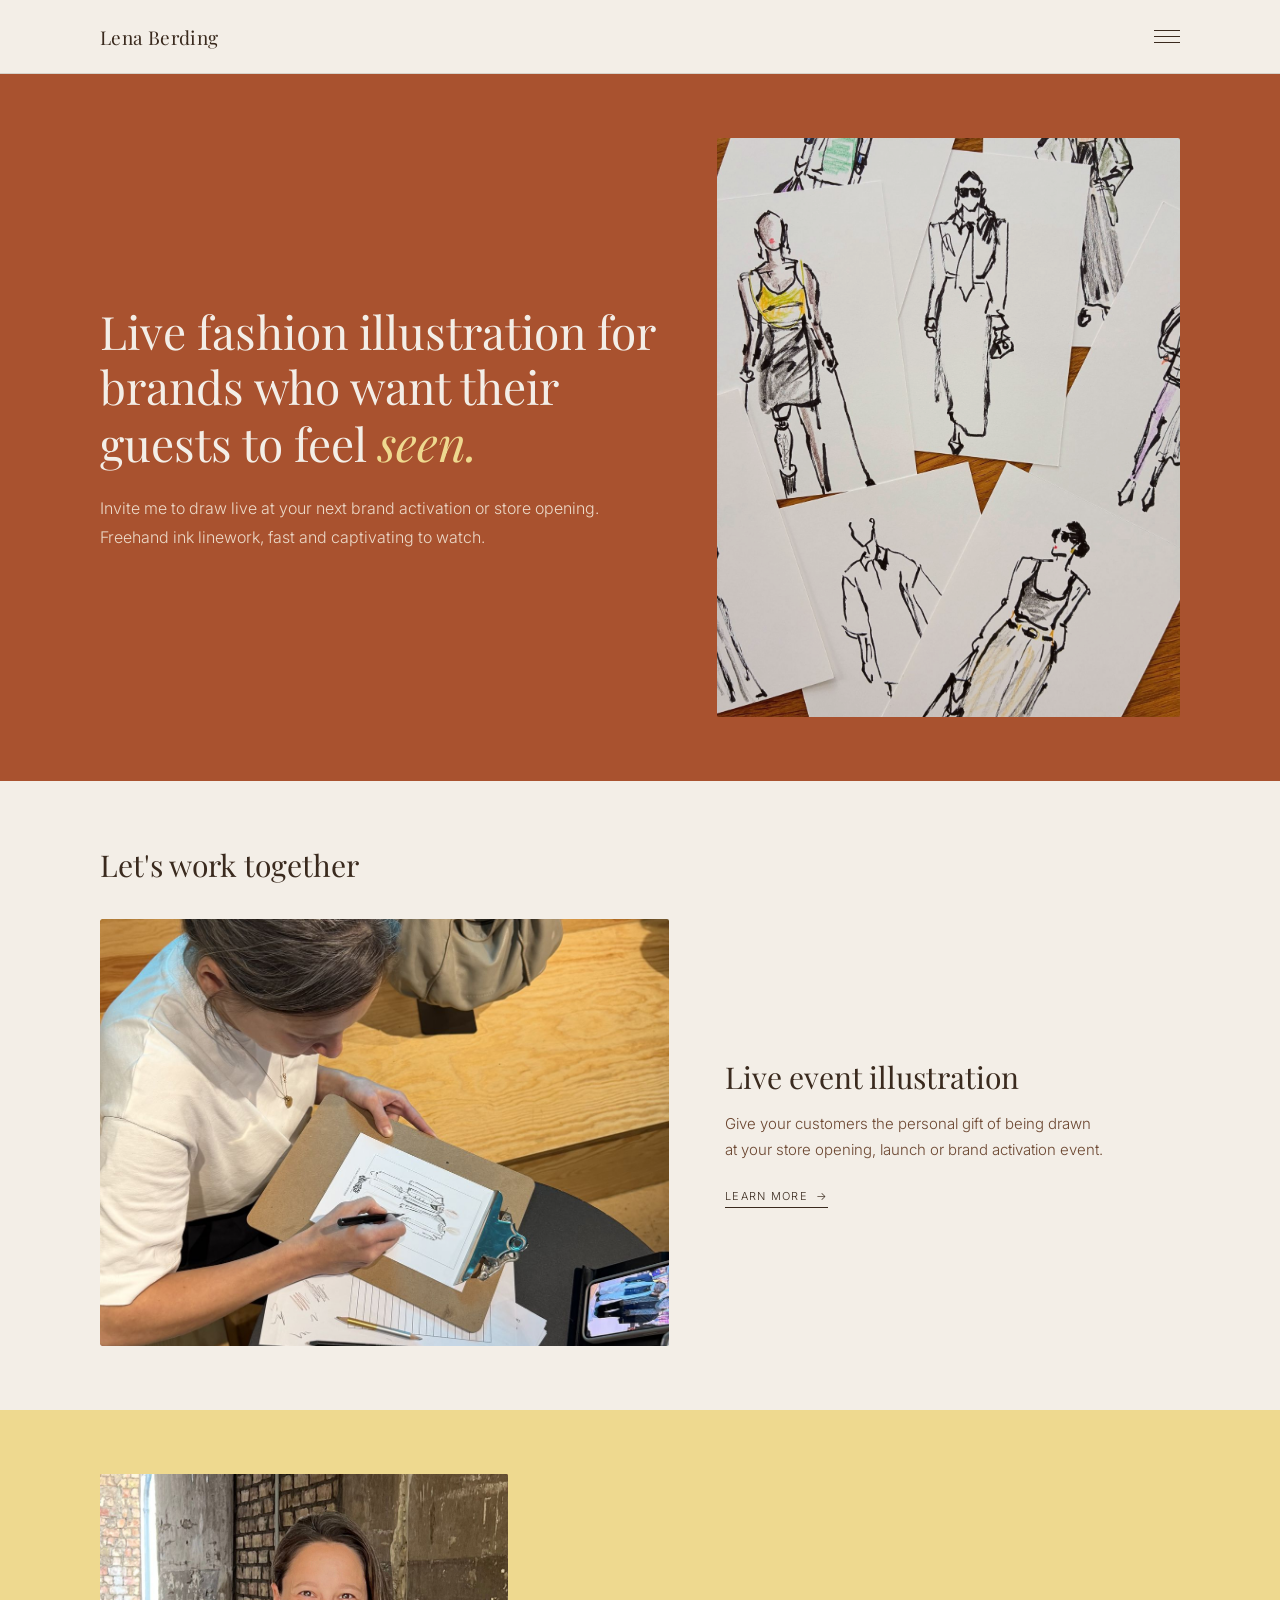
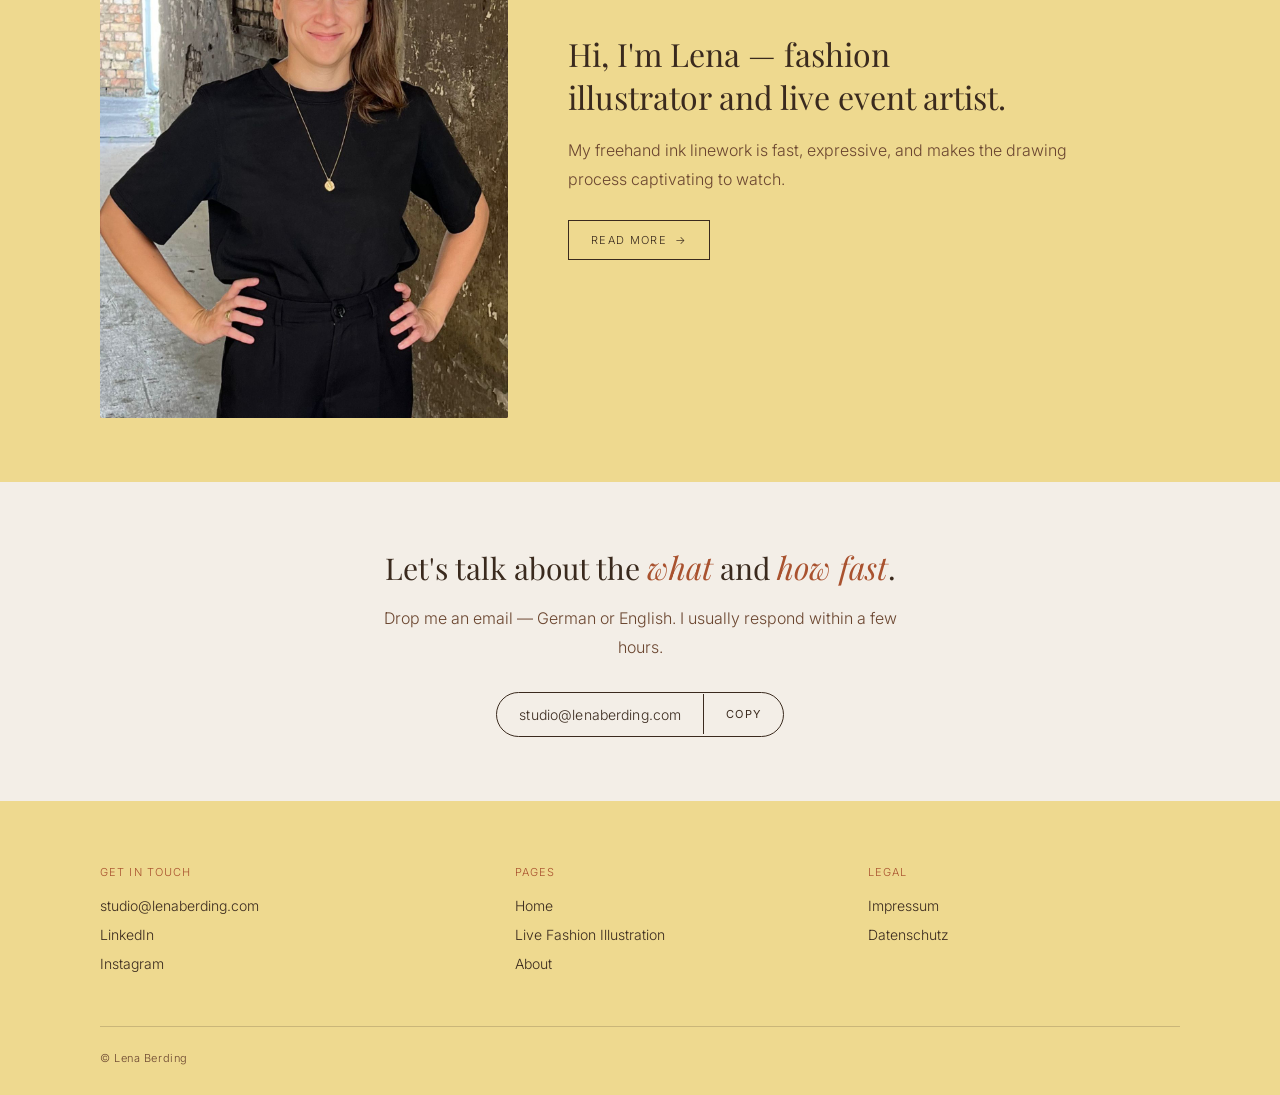
==== commit 44c84ee9: "Keep original About teaser text and button on homepage" ====
--- a/index.html
+++ b/index.html
@@ -141,8 +141,8 @@
       <div>
         <!-- TEXT: About-Teaser -->
         <h2 style="font-size:32px; max-width:440px;">Hi, I'm Lena — fashion illustrator and live event artist.</h2>
-        <p class="lead" style="margin-top:18px;">Confession: I never planned to draw for a living.</p>
-        <a class="offer-cta" href="about.html" style="margin-top:26px;">Here’s what happened <span class="arrow">→</span></a>
+        <p class="lead" style="margin-top:18px;">My freehand ink linework is fast, expressive, and makes the drawing process captivating to watch.</p>
+        <a class="offer-cta" href="about.html" style="margin-top:26px;">Read more <span class="arrow">→</span></a>
       </div>
     </div>
   </section>
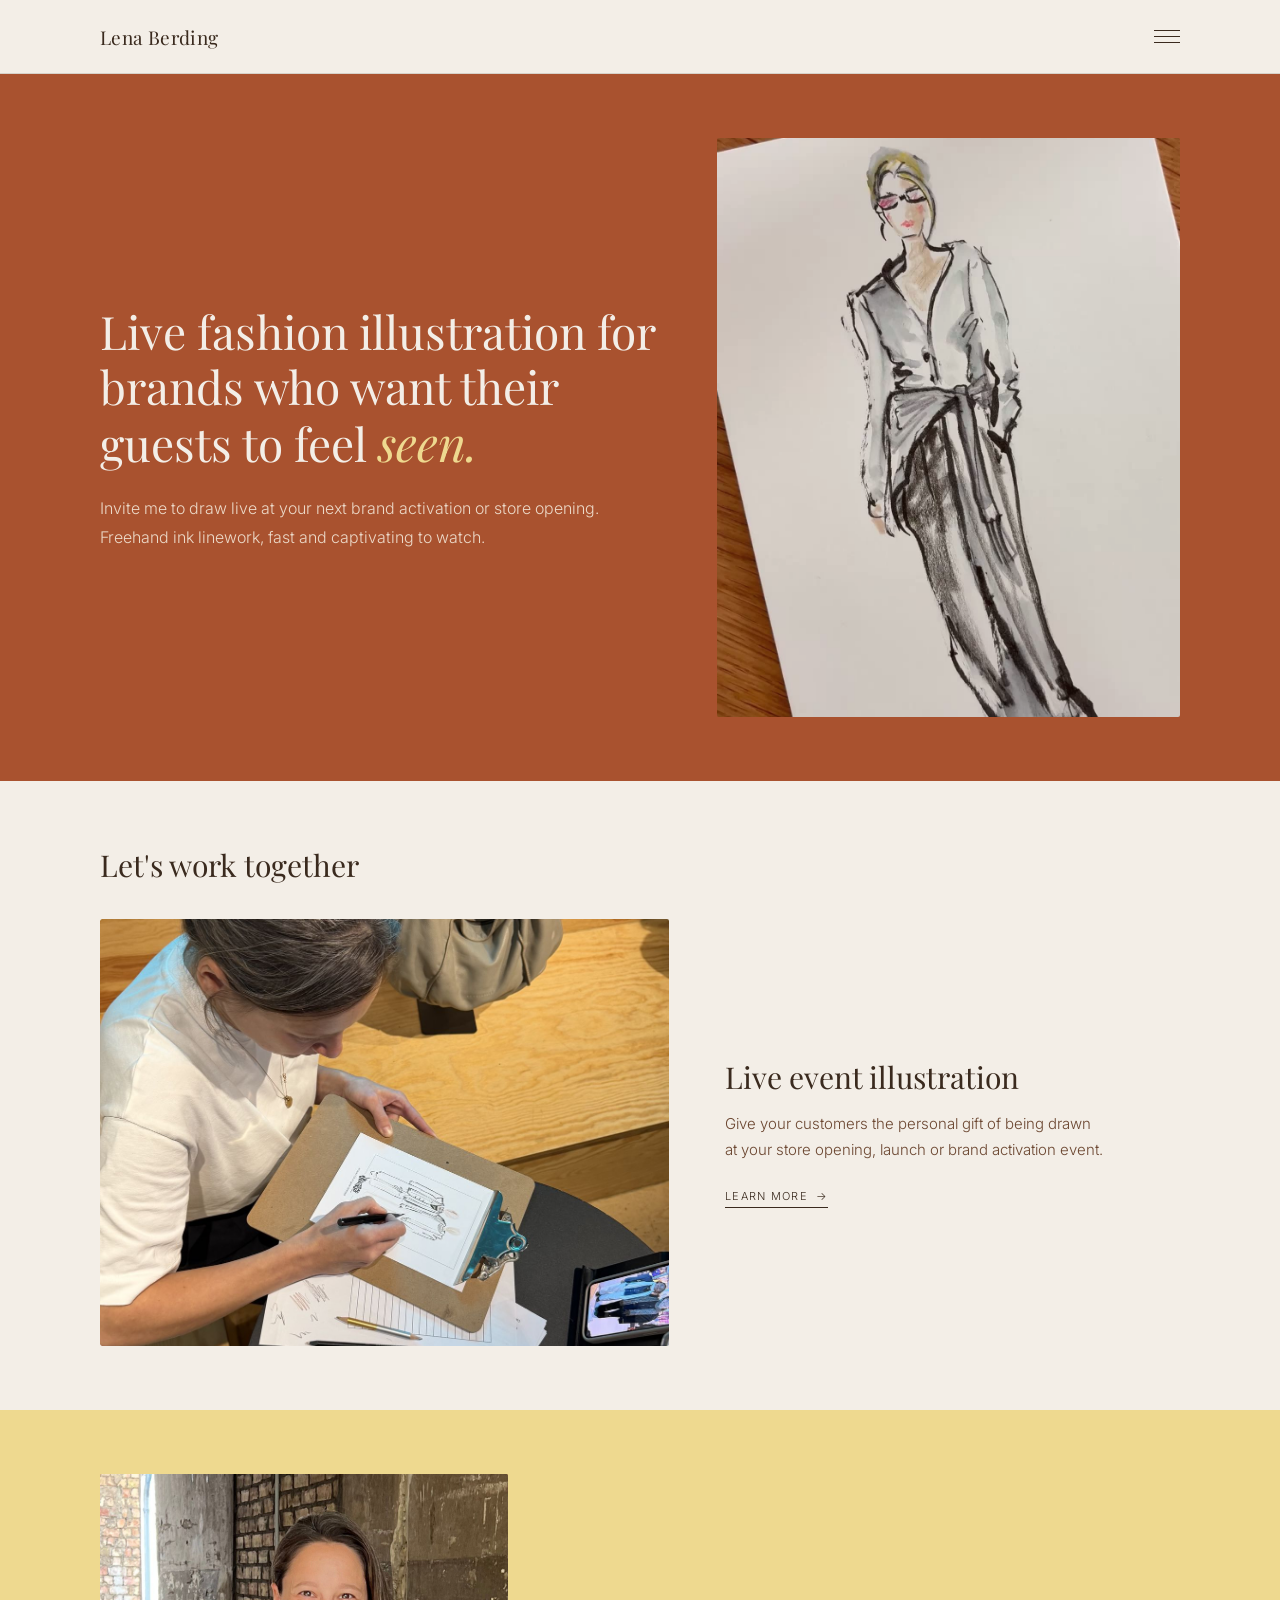
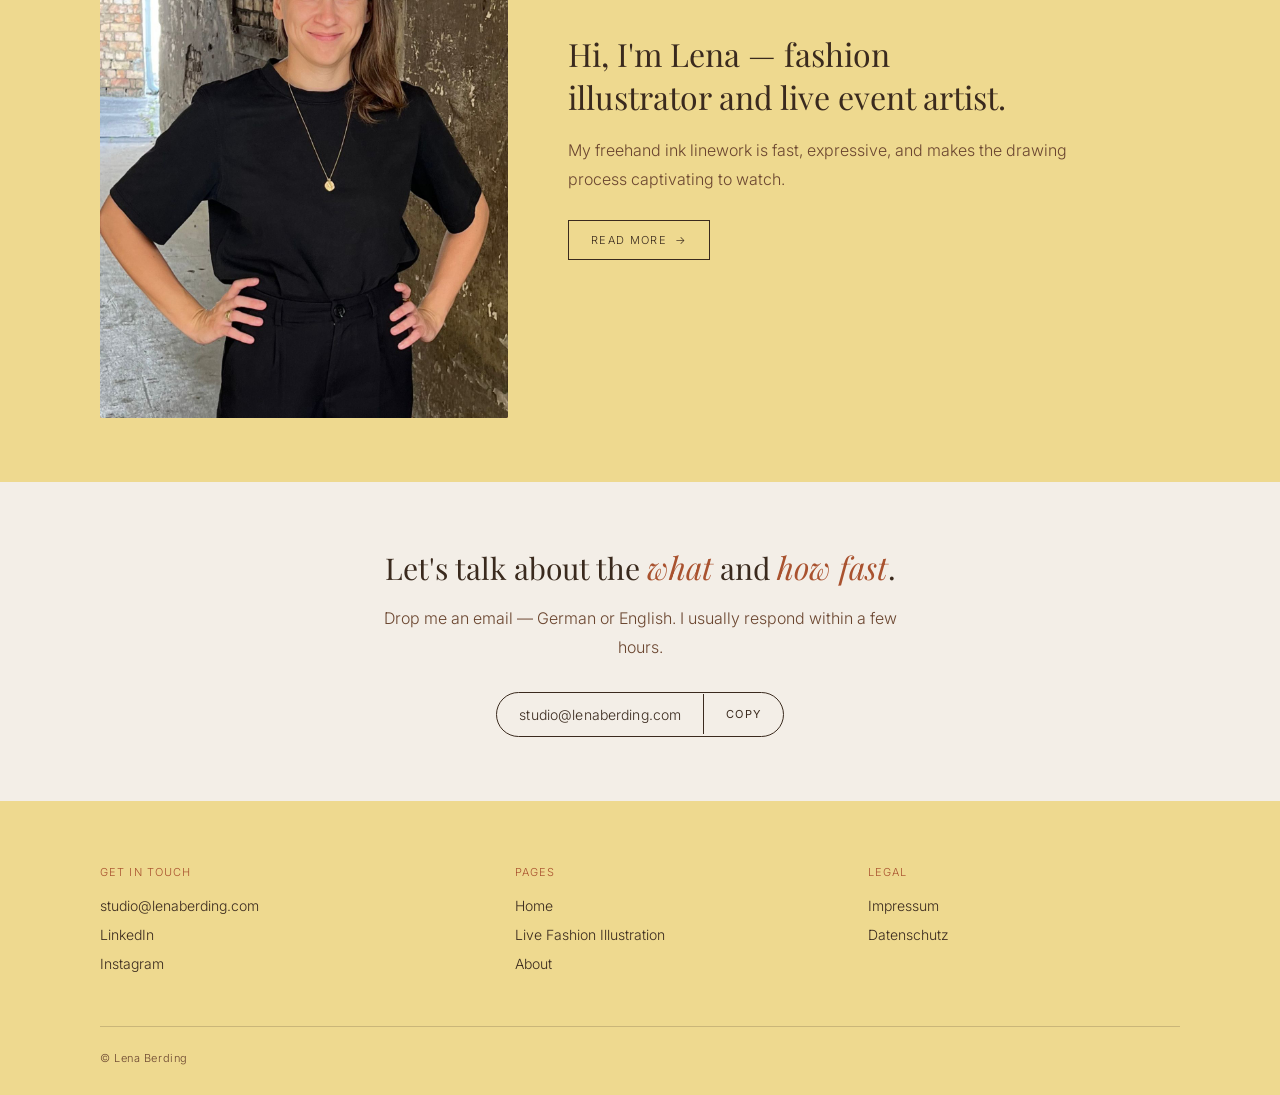
==== commit 51823714: "Neues Hero-Video auf der Startseite mit passendem Standbild" ====
--- a/index.html
+++ b/index.html
@@ -93,11 +93,11 @@
         <!-- TEXT: Home-Hero-Untertext -->
         <p class="lead">Invite me to draw live at your next brand activation or store opening. Freehand ink linework, fast and captivating to watch.</p>
       </div>
-      <!-- BILD AUSTAUSCHEN: images/live-fashion-illustration-hero.jpg (empfohlen ca. 900×1200px, Hochformat) -->
+      <!-- BILD AUSTAUSCHEN: images/home-hero-poster.jpg (empfohlen ca. 900×1200px, Hochformat) -->
       <div class="hero-figure">
   <!-- VIDEO: videos/home-hero.mp4 — wird nur auf größeren Bildschirmen geladen (siehe script.js),
        auf dem Handy bleibt das Standbild (poster) stehen -->
-  <video class="hero-video" muted loop playsinline preload="none" poster="images/live-fashion-illustration-hero.jpg" width="900" height="1200" data-src="videos/home-hero.mp4"></video>
+  <video class="hero-video" muted loop playsinline preload="none" poster="images/home-hero-poster.jpg" width="900" height="1200" data-src="videos/home-hero.mp4"></video>
 </div>
     </div>
   </section>
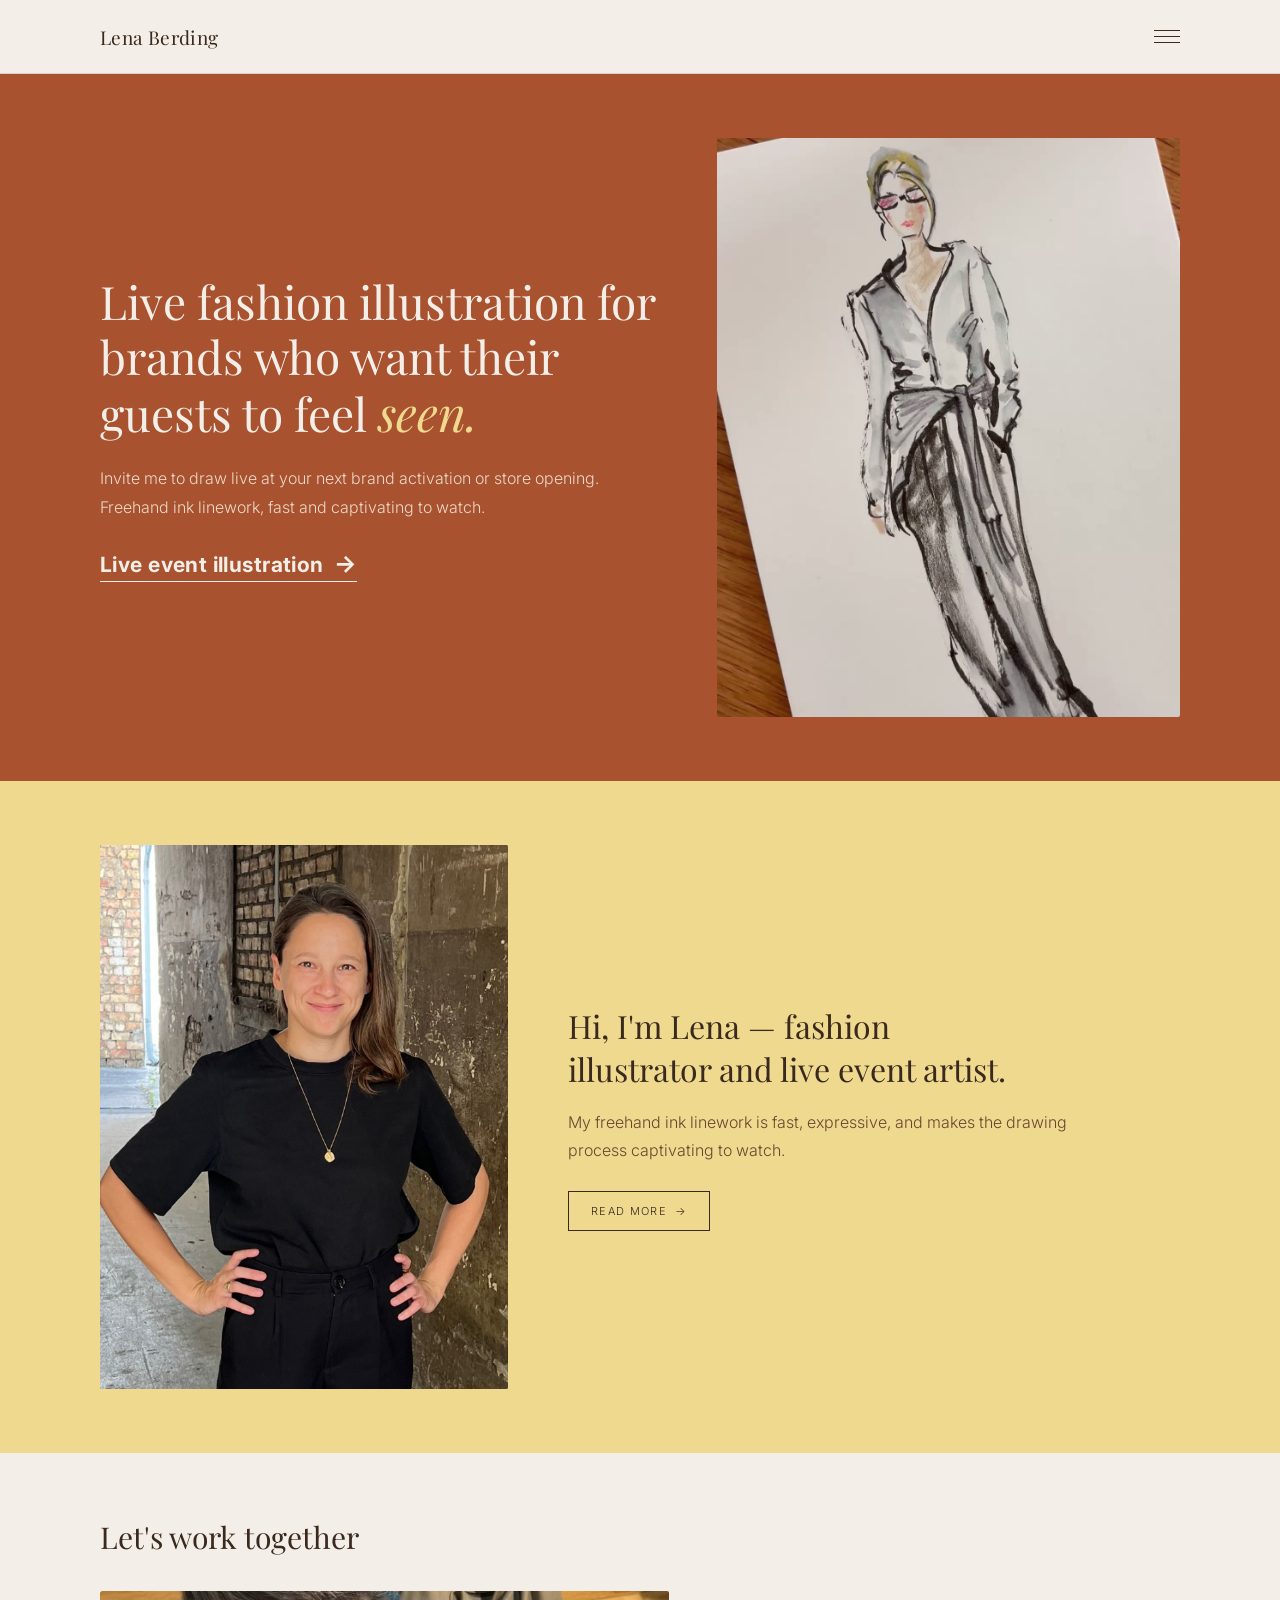
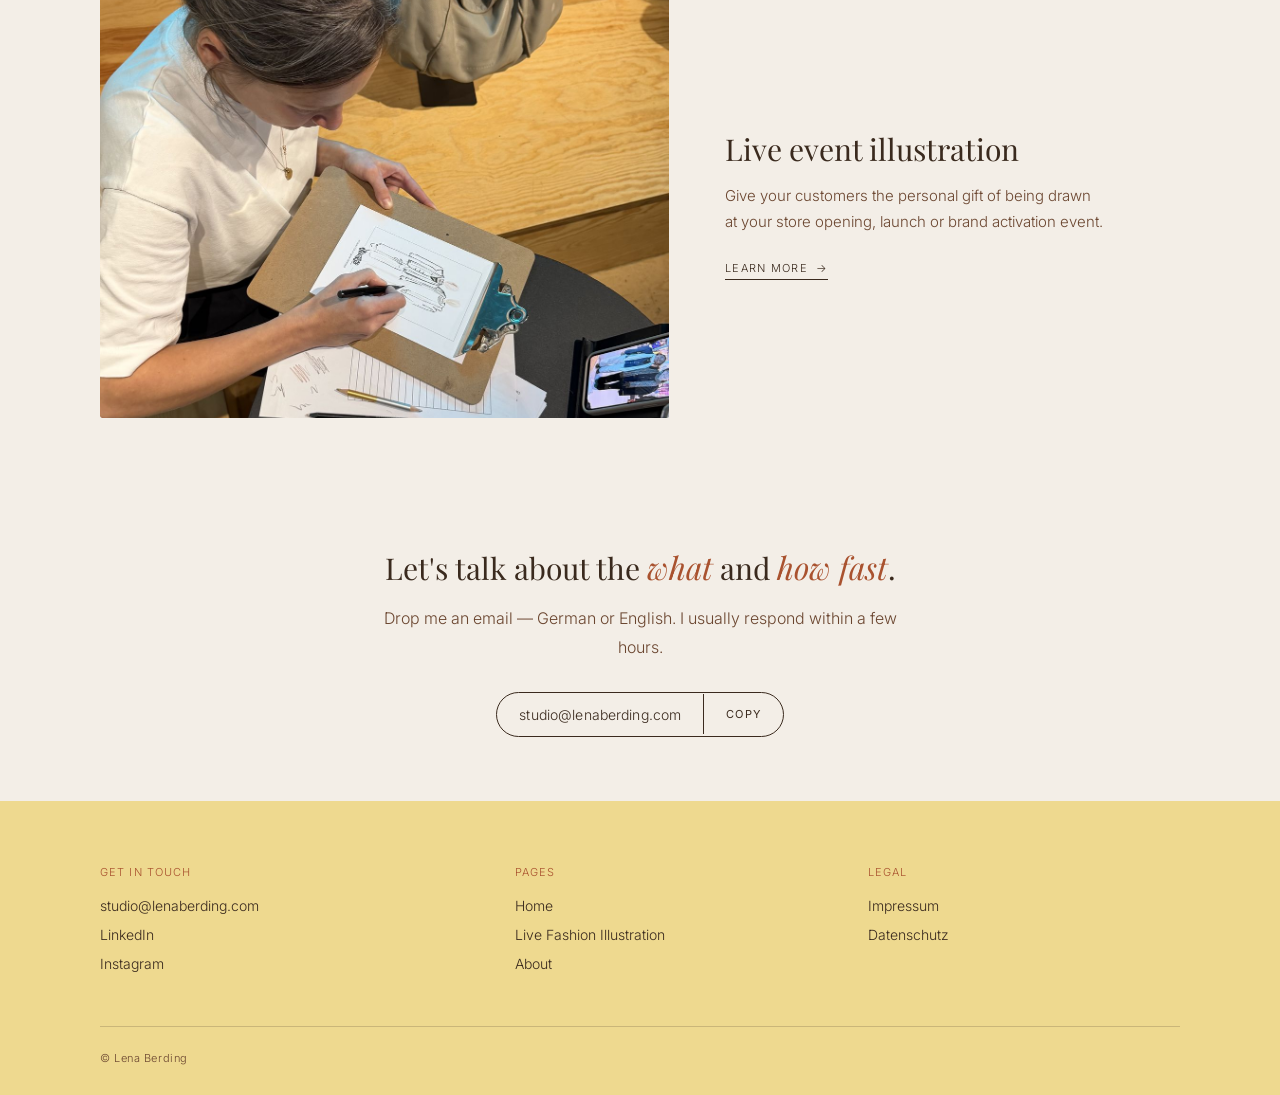
==== commit a8b0e393: "Startseite: About-Teaser vor Angebot, Link zur Live-Illustration im Hero" ====
--- a/index.html
+++ b/index.html
@@ -31,7 +31,7 @@
 
 <!-- Schriften werden selbst gehostet (fonts/-Ordner + @font-face in style.css) —
      kein Aufruf an Google-Server, daher kein Cookie-Banner dafür nötig. -->
-<link rel="stylesheet" href="style.css?v=19">
+<link rel="stylesheet" href="style.css?v=20">
 
 <!-- Strukturierte Daten für Google & KI-Suchmaschinen -->
 <script type="application/ld+json">
@@ -92,16 +92,34 @@
         <h1>Live fashion illustration for brands who want their guests to feel <span class="acc">seen.</span></h1>
         <!-- TEXT: Home-Hero-Untertext -->
         <p class="lead">Invite me to draw live at your next brand activation or store opening. Freehand ink linework, fast and captivating to watch.</p>
+        <!-- TEXT: Hero-CTA (Link zur Live-Illustration-Seite) -->
+        <div class="hero-cta">
+          <a class="hero-cta-label hero-cta-link" href="live-fashion-illustration.html">Live event illustration <span class="arrow">→</span></a>
+        </div>
       </div>
       <!-- BILD AUSTAUSCHEN: images/home-hero-poster.jpg (empfohlen ca. 900×1200px, Hochformat) -->
       <div class="hero-figure">
-  <!-- VIDEO: videos/home-hero.mp4 — wird nur auf größeren Bildschirmen geladen (siehe script.js),
-       auf dem Handy bleibt das Standbild (poster) stehen -->
-  <video class="hero-video" muted loop playsinline preload="none" poster="images/home-hero-poster.jpg" width="900" height="1200" data-src="videos/home-hero.mp4"></video>
+  <!-- VIDEO: videos/home-hero.mp4 (große Bildschirme) und videos/home-hero-mobil.mp4 (Handy),
+       siehe script.js. Bei Datensparmodus oder reduzierter Bewegung bleibt das Standbild (poster) stehen -->
+  <video class="hero-video" muted loop playsinline preload="none" poster="images/home-hero-poster.jpg" width="900" height="1200" data-src="videos/home-hero.mp4" data-src-mobile="videos/home-hero-mobil.mp4"></video>
 </div>
     </div>
   </section>
 
+  <section class="band-deep">
+    <div class="wrap split">
+      <!-- BILD AUSTAUSCHEN: images/fashion-illustrator-lena-berding-portrait.jpg (empfohlen ca. 900×1200px, Hochformat) -->
+      <div class="portrait">
+        <img src="images/fashion-illustrator-lena-berding-portrait.jpg" alt="Portrait of Lena Berding, fashion illustrator and live event artist" width="900" height="1200" loading="lazy">
+      </div>
+      <div>
+        <!-- TEXT: About-Teaser -->
+        <h2 style="font-size:32px; max-width:440px;">Hi, I'm Lena — fashion illustrator and live event artist.</h2>
+        <p class="lead" style="margin-top:18px;">My freehand ink linework is fast, expressive, and makes the drawing process captivating to watch.</p>
+        <a class="offer-cta" href="about.html" style="margin-top:26px;">Read more <span class="arrow">→</span></a>
+      </div>
+    </div>
+  </section>
   <section>
     <div class="wrap">
       <!-- TEXT: Zwischenüberschrift -->
@@ -132,20 +150,6 @@
       </div>
     </div>
   </section>
-  <section class="band-deep">
-    <div class="wrap split">
-      <!-- BILD AUSTAUSCHEN: images/fashion-illustrator-lena-berding-portrait.jpg (empfohlen ca. 900×1200px, Hochformat) -->
-      <div class="portrait">
-        <img src="images/fashion-illustrator-lena-berding-portrait.jpg" alt="Portrait of Lena Berding, fashion illustrator and live event artist" width="900" height="1200" loading="lazy">
-      </div>
-      <div>
-        <!-- TEXT: About-Teaser -->
-        <h2 style="font-size:32px; max-width:440px;">Hi, I'm Lena — fashion illustrator and live event artist.</h2>
-        <p class="lead" style="margin-top:18px;">My freehand ink linework is fast, expressive, and makes the drawing process captivating to watch.</p>
-        <a class="offer-cta" href="about.html" style="margin-top:26px;">Read more <span class="arrow">→</span></a>
-      </div>
-    </div>
-  </section>
 
   <!-- Kontakt-Section — E-Mail-Adresse unten bei "TEXT: E-Mail" ändern -->
   <section class="cta-section on-light">
--- a/style.css
+++ b/style.css
@@ -515,3 +515,10 @@
   .c4 { left: 42%; top: 58%; width: 54%; transform: rotate(-3deg); }
 }
 @media (max-width: 600px) { .clip { padding: 4px; } .clip.tape::before { width: 40px; height: 13px; top: -7px; } }
+
+/* ---------- Hero-CTA (Startseite): Link zur Live-Illustration-Seite ---------- */
+.hero-cta-link { color: inherit; border-bottom: 1px solid currentColor; padding-bottom: 4px; transition: color .2s ease, border-color .2s ease; }
+.hero-cta-link .arrow { transition: transform .2s ease; }
+.hero-cta-link:hover { color: var(--butter); border-color: var(--butter); }
+.hero-cta-link:hover .arrow { transform: translateX(4px); }
+@media (max-width:600px){ .hero-cta-link .arrow { transform: none; } .hero-cta { align-items:flex-start; } }
